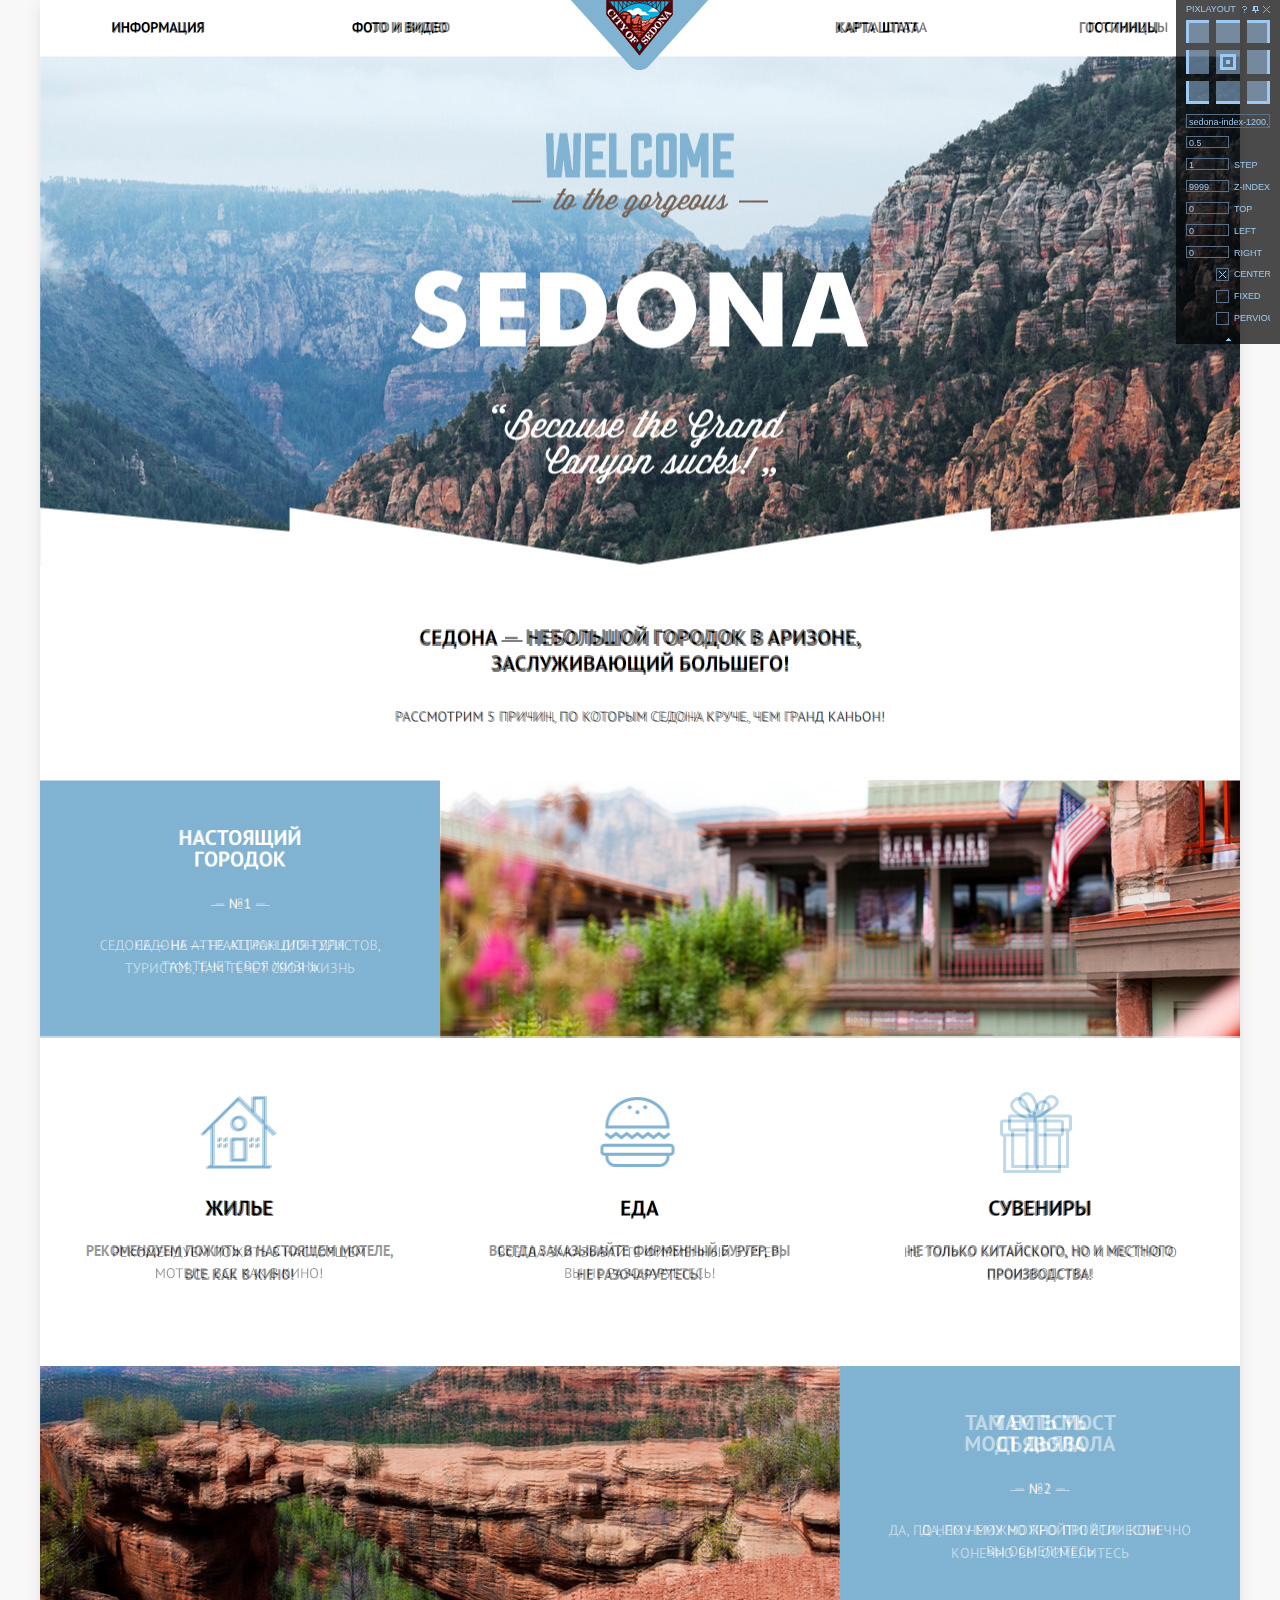
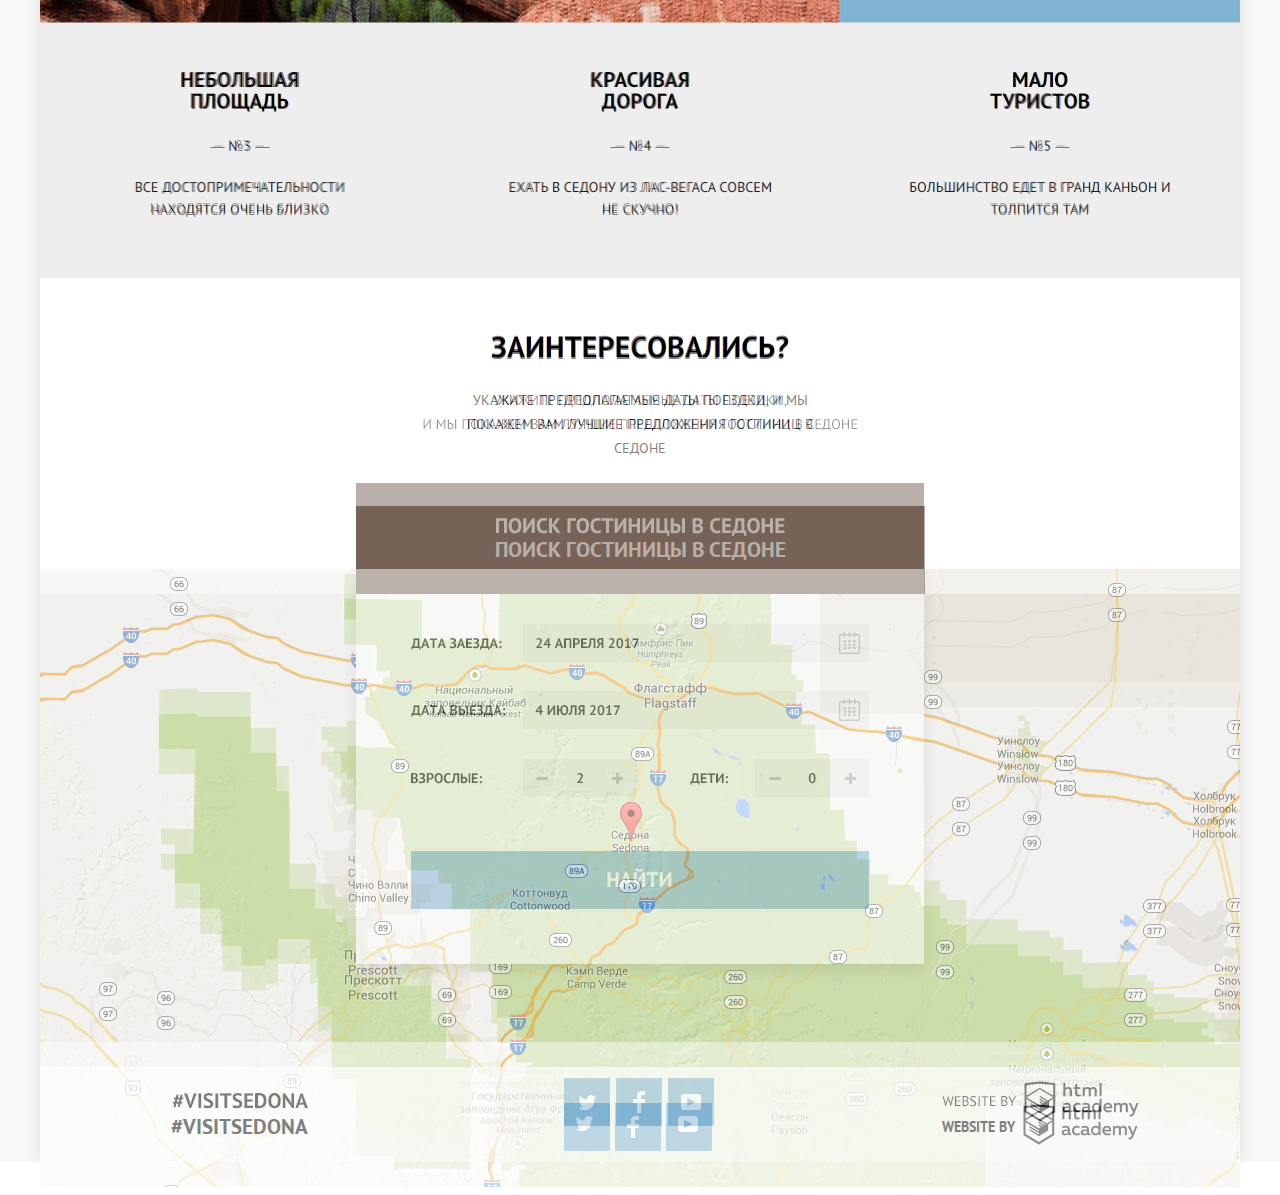
==== проект/index.html @ e49a7a33 "sedona-html with css without stylgute" ====
<!DOCTYPE html>
<html lang="ru">
<head>
  <title>Sedona</title>
  <meta charset="utf-8">
  <link rel="stylesheet" href="css/style.css">
  <link rel="stylesheet" href="css/normalaz.min.css">

<script type="text/javascript" src="js/jquery-1.8.3.min.js"></script>
<script type="text/javascript" src="js/jquery.pixlayout.0.9.7.js"></script>
<script type="text/javascript">
	$(function(){
		$.pixlayout({clip: true, src: "sedona-index-1200.jpg", show:true, center:true, top:0, left:0, pervious: false});
});
</script>

</head>

<body>
  <header class="header">
    <div class="wrapper">
    <nav class="site-navigation">
      <ul class="list-menu-left">
        <li class="item-menu-left"><a href="#" class="link-item-menu">Информация</a></li>
        <li class="item-menu-left"><a href="#" class="link-item-menu">Фото и видео</a></li>
      </ul>
        <a class="linck-logo" href="index.html">
          <img src="img/logo-min.png" alt="логотип" class="logo">
        </a>
     <ul class="list-menu-right">
        <li class="item-menu-right"><a href="#" class="link-item-menu">Карта штата</a></li>
        <li class="item-menu-right"><a href="hotels.html" class="link-item-menu">Гостиницы</a></li>
      </ul>
    </nav>
  </div>
  </header>
  <main>
    <div class="wrapper">
      <section class="logo-poster">
        <h1 class="visually-hidden">Sedona</h1>
        <p class="slogan">СЕДОНА — небольшой городок в АРИЗОНЕ, зАСЛУЖИвающий большего!</p>
        <span class="text">Рассмотрим 5 причин, по которым Седона круче, чем гранд каньон!</span>
      </section>
    </div>
    <div class="wrapper">
      <section class="features">
        <h2 class="visually-hidden">Особенности</h2>
        <ul class="list-features">
          <li class="item-feature house">
            <h3 class="name-feature">Жилье</h3>
            <p class="description-feature">Рекомендуем пожить в настоящем мотеле, все как в кино!</p>
          </li>
          <li class="item-feature food">
            <h3 class="name-feature">Еда</h3>
            <p class="description-feature">Всегда заказывайте ФИРМЕННЫЙ БУРГЕР, Вы НЕ разочаруетесь!</p>
          </li>
          <li class="item-feature present">
            <h3 class="name-feature">Сувениры</h3>
            <p class="description-feature">Не только китайского, но и местного производства!</p>
          </li>
        </ul>
      </section>
      <section class="advantages">
        <h2 class="visually-hidden">Приемущества</h2>
        <ul class="list-advantages">
          <li class="item-advantage">
            <div class="side-advantage">
            <h3 class="name-advantage">НАСТОЯЩИЙ ГОРОДОК</h3>
            <span class="namber-advantage">— №1 —</span>
            <p class="description-advantage">СЕДОНА — НЕ АТтРАКЦИОН ДЛЯ ТУРИСТОВ, ТАМ ТЕЧЕТ СВОЯ ЖИЗНЬ</p>
            </div>
            <div class="img-advantage-first"></div>

          </li>
          <li class="item-advantage">
            <div class="side-advantage">
            <h3 class="name-advantage">ТАМ ЕСТЬ Мост дьявола</h3>
            <span class="namber-advantage">— №2 —</span>
            <p class="description-advantage">Да, по нему можно пройти! Если конечно вы осмелитесь</p>
            </div>
            <div class="img-advantage-second"></div>
          </li>
          <li class="item-advantage">
            <h3 class="name-advantage">НЕБОЛЬШАЯ ПЛОЩАДЬ</h3>
            <span class="namber-advantage">— №3 —</span>
            <p class="description-advantage">ВСЕ достопримечательности находятся очень близко</p>
          </li>
          <li class="item-advantage">
            <h3 class="name-advantage">КРАСИВАЯ ДОРОГА</h3>
            <span class="namber-advantage">— №4 —</span>
            <p class="description-advantage">ЕХАТЬ В СЕДОНУ ИЗ ЛАС-ВЕГАСА совсем НЕ СКУЧНО!</p>
          </li>
          <li class="item-advantage">
            <h3 class="name-advantage">МАЛО ТУРИСТОВ</h3>
            <span class="namber-advantage">— №5 —</span>
            <p class="description-advantage">Большинство едет в гранд каньон и толпится там</p>
          </li>
        </ul>
      </section>
    </div>
    <div class="wrapper">
      <section class="search">
        <h2 class="visually-hidden">Поиск гостиницы</h2>
        <span class="question">ЗАИНТЕРЕСОВАЛИСЬ?</span>
        <p class="search-help">Укажите предполагаемые даты поездки, и мы покажем вам лучшие предложения гостиниц в седоне</p>
        <button class="search-btn">ПОИСК ГОСТИНИЦЫ В седоне</button>
      </section>
    </div>
    <div class="wrapper">
      <section class="map">
        <h2 class="visually-hidden">Карта</h2>
        <img src="img/map.png" alt="Карта Седоны" class="img-map">
      </section>
    </div>
  </main>
  <div class="wrapper">
  <footer class="footer">
      <p class="visit">
        <span>#visitSEDONA</span>
      </p>
      <ul class="list-social">
        <li class="item-social tweeter">
          <a href="#" class="visually-hidden">твитер</a>
        </li>
        <li class="item-social  fasbook">
          <a href="#" class="visually-hidden">фасбук</a>
        </li>
        <li class="item-social  yt">
          <a href="#" class="visually-hidden">youtub</a>
        </li>
      </ul>
      <div class="copyright">
        <span class="description-copyright">WEBSITE by</span>
        <a href="https://htmlacademy.ru/" class="linck-copyright">
         <img src="img/logo_html.png" alt="HTML-Academy" class="logo-academy">
        </a>
      </div>
  </footer>
</div>
  <section class="search-popup">
    <h2 class="visually-hidden">Поиск отеля</h2>
    <form action="#" class="search-form" method="get">
      <label for="arrival" class="arrival-date">Дата заезда:</label>
      <input type="text" id="arrival" name="arrival-date">
      <label for="departure" class="departure-date">Дата Выезда:</label>
      <input type="text" id="departure" name="departure-date">
      <label for="adult" class="visitor-numbers-adult">ВзрослыЕ:</label>
      <input type="number" id="adult" name="visitor-numbers-adult">
      <label for="child" class="visitor-numbers-child">ДетИ:</label>
      <input type="number" id="child" name="visitor-numbers-child">
      <button class="search-popup-btn">НАЙТИ</button>
    </form>
  </section>
</body>
</html>
---- проект/css/style.css ----
body{
  margin: 0;
  padding: 0;
  font-family:  "PTSans","Arial", sans-serif;
  font-weight: bold;
  font-size: 14px;
  line-height: 26px;
  text-decoration: none;
  color: #000;
  text-transform: uppercase;
}
@font-face {
  font-family: "PTSans";
  font-weight: normal;
  src: url("../fonts/web/ptsans.woff");
  src: url("../fonts/web/ptsans.woff2");
}
@font-face {
  font-family: "PTSans";
  font-weight: bold;
  src: url("../fonts/web/ptsansbold.woff");
  src: url("../fonts/web/ptsansbold.woff2");
}
.wrapper {
  width: 1200px;
  margin: 0 auto;
  position: relative;
}
.row {
  display: flex;
  justify-content: space-between;
  padding: 0 72px;
}
.visually-hidden {
  position: absolute;
  overflow: hidden;
  clip: rect(0 0 0 0);
  height: 1px;
  width: 1px;
  padding: 0;
  border: 0;
}
.site-navigation {
  display: flex;
  position: relative;
  z-index: 2;
  margin-bottom: -21px;
}
.header .list-menu-left,
.header .list-menu-right {
  display: flex;
  justify-content: space-around;
  flex-wrap: wrap;
  list-style: none;
  margin: 0;
  width: 44%;
  padding: 0;
  padding-top: 15px;
  padding-bottom: 15px;
  margin-right: 48px;
}
.header .list-menu-right {
  margin-right: 0;
  margin-left: 48px;
}
.header .item-menu-right,
.header .item-menu-left {
  padding-right: 5px;
}
.header .link-item-menu {
  text-decoration: none;
  color: #000;
}
.header .linck-logo {
  display: block;
  width: 12%;
  text-decoration: none;
}
.logo-poster {
  display: flex;
  flex-direction: column;
  align-items: center;
  background-image: url("../img/intro.jpg");
  background-repeat: no-repeat;
  overflow: hidden;
  background-position: 0 -56px;
  margin-bottom: 51px;
}
.logo-poster .slogan {
  margin: 0;
  margin-top: 569px;
  margin-bottom: 26px;
  padding: 0;
  font-size: 21px;
  font-family:  "PTSans","Arial", sans-serif;
  font-weight: bold;
  width: 450px;
  text-align: center;
}
.logo-poster .text {
  color: #333;
  font-size: 14px;
  font-family:  "PTSans","Arial", sans-serif;
  font-weight: normal;
}
.features {
  position: absolute;
  top: 256px;
}
.features .list-features {
  display: flex;
  list-style: none;
  margin: 0;
  padding: 0;
  width: 100%;
  background-color: #fff;
}
.features .item-feature {
  display: flex;
  flex-direction: column;
  align-items: center;
  width: calc(100%/3);
  padding-top: 159px;
  padding-bottom: 78px;
  padding-left: 45px;
  padding-right: 46px;
}
.features .item-feature::before {
  content: "";
  display: block;
  width: 79px;
  height: 77px;
  background-image: url("../img/icon-1.svg");
  background-repeat: no-repeat;
  position: absolute;
  top: 60px;
}
.features .food::before {
  background-image: url("../img/icon-3.svg");
  background-repeat: no-repeat;
}
.features .present::before {
  background-image: url("../img/icon-2.svg");
  background-repeat: no-repeat;
}
.features .name-feature {
  font-family:  "PTSans","Arial", sans-serif;
  font-weight: bold;
  font-size: 21px;
  margin: 0;
  margin-bottom: 17px;
  padding: 0;
}
.features .description-feature{
  color: #333;
  width: 309px;
  line-height: 24px;
  text-align: center;
  margin: 0;
  padding: 0;
}
.advantages .list-advantages {
  display: flex;
  flex-wrap: wrap;
  list-style: none;
  margin: 0;
  padding: 0;
}
.advantages .item-advantage {
  display: flex;
  position: relative;
  flex-direction: column;
  align-items: center;
  width: calc(100%/3);
  padding: 46px;
  padding-bottom: 57px;
  box-sizing: border-box;
  background-color: #eeeeee;
}
.advantages .name-advantage {
  margin: 0;
  padding: 0;
  margin-bottom: 20px;
  width: 151px;
  font-family:  "PTSans","Arial", sans-serif;
  font-weight: bold;
  font-size: 21px;
  line-height: 22px;
  text-align: center;
}
.advantages .namber-advantage {
  text-align: center;
  font-weight: normal;
  padding: 0;
  margin: 0;
}
.advantages .description-advantage {
  text-align: center;
  font-weight: normal;
  padding: 0;
  margin: 0;
  width: 282px;
  margin-top: 17px;
  line-height: 23px;
}
.img-advantage-first,
 .img-advantage-second {
  background-image: url("../img/Layer3.jpg");
  background-size: 100%;
  background-repeat: no-repeat;
  background-position: center;
  background-color: #81b3d2;
  width: calc(100%/3*2);
}
.img-advantage-first {
  background-image: url("../img/Layer2.jpg");
  background-position: center;
  background-repeat: no-repeat;
}
.advantages .item-advantage:first-child,
.advantages .item-advantage:nth-child(2) {
  flex-direction: row-reverse;
  align-items: stretch;
  width: 100%;
  background-color: #81b3d2;
  padding: 0;
}
.advantages .item-advantage:first-child {
  flex-direction: row;
  margin-bottom: 328px;
}
.advantages .side-advantage {
  margin-top: 46px;
  margin-bottom: 58px;
  width: calc(100%/3);
  color: #fff;
  padding: 0;
  display: flex;
  flex-direction: column;
  align-items: center;
}
.search {
  display: flex;
  flex-direction: column;
  align-items: center;
  padding-top: 51px;

}
.search .question {
  font-family:  "PTSans","Arial", sans-serif;
  font-weight: bold;
  font-size: 30px;
  line-height: 36px;
}
.search .search-help {
  font-family:  "PTSans","Arial", sans-serif;
  font-weight: normal;
  font-size: 14px;
  line-height: 24px;
  width: 399px;
  margin: 0;
  margin-top: 22px;
  margin-bottom: 46px;
  padding: 0;
  text-align: center;
}
.search .search-btn {
  border: 0;
  padding: 31px 139px;
  font-size: 21px;
  line-height: 26px;
  font-family:  "PTSans","Arial", sans-serif;
  font-weight: bold;
  color: #fff;
  background-color: #766357;
  text-transform: uppercase;
}
.map {
  position: relative;
  z-index: 2;
}
.footer {
  position: absolute;
  z-index: 3;
  left: 0;
  display: flex;
  align-items: center;
  background-color: rgba(255,255,255,0.7);
  height: 120px;
  top: -128px;
  width: 1200px;
}
.footer .visit {
  margin: 0;
  padding: 0;
  width: calc(100%/3);
  font-size: 21px;
  line-height: 26px;
  font-family:  "PTSans","Arial", sans-serif;
  font-weight: bold;
  padding-left: 131px;
  box-sizing: border-box;
}
.footer .list-social {
  display: flex;
  list-style: none;
  justify-content: center;
  width: calc(100%/3);
  box-sizing: border-box;
  margin: 0;
  padding: 0;
}
.footer .item-social {
  padding: 13px 12px;
  background-color: #81b3d2;
  margin-right: 5px;
}
.footer .item-social::before {
  content: "";
  display: block;
  width: 22px;
  height: 22px;
  background-image: url("../img/t.svg");
  background-repeat: no-repeat;
}
.footer .fasbook::before {
  background-image: url("../img/fb-icon.svg");
  background-repeat: no-repeat;
}
.footer .yt::before {
  background-image: url("../img/youtube.svg");
  background-repeat: no-repeat;
}
.footer .copyright {
  display: flex;
  align-items: center;
  justify-content: center;
  width: calc(100%/3);
  box-sizing: border-box;
}
.footer .linck-copyright {
  margin-left: 8px;
  margin-top: 3px;
}
.search-popup {
  display: none;
}
.filter {
  background-image: url("../img/filter background.png");
}
.filter .filter-form {
  padding-top: 27px;
}
.filter .infrastructure,
.filter .type-of-housing {
  margin: 0;
  display: flex;
  flex-direction: column;
  width: 488px;
  padding-left: 19px;
}
.filter .infrastructure{
  width: 241px;
  padding-left: 0;
}
.filter .infrastructure-name,
.filter .type-of-housing-name {
  color: #fff;
  text-transform: uppercase;
  font-size: 16px;
  line-height: 21px;
  font-weight: bold;
  font-family:  "PTSans","Arial", sans-serif;
  margin-bottom: 25px;
}
.infrastructure label,
.type-of-housing label {
  color: #fff;
  position: relative;
  text-transform: uppercase;
  vertical-align: middle;
  font-size: 14px;
  line-height: 21px;
  font-weight: normal;
  font-family:  "PTSans","Arial", sans-serif;
  margin-bottom: 21px;
}
.infrastructure input[type="checkbox"],
.type-of-housing input[type="checkbox"] {
  display: none;
}
.infrastructure input[type="checkbox"] + label::before,
.type-of-housing input[type="checkbox"] + label::before {
  content: "";
  display: inline-block;
  vertical-align: middle;
  width: 20px;
  height: 20px;
  border: 2px solid #fff;
  margin-right: 14px;
}
.infrastructure input[type="checkbox"]:checked + label::after,
.type-of-housing input[type="checkbox"]:checked + label::after {
  content: "";
  display: block;
  position: absolute;
  top: -1px;
  left: 3px;
  width: 15px;
  border-radius: 4px;
  height: 5px;
  border: 4px solid #fff;
  border-top-color: transparent;
  border-right-color: transparent;
  transform: rotate(-45deg);
}

.cost {
  width: 328px;
  padding-left: 14px;
  margin-top: -2px;
}
.cost .name-cost {
  color: #fff;
  text-transform: uppercase;
  font-size: 16px;
  line-height: 21px;
  font-weight: bold;
  font-family:  "PTSans","Arial", sans-serif;
}
.cost .border-container {
  padding-top: 4px;
  padding-bottom: 4px;
  border: 2px solid #fff;
  margin: 0;
  margin-top: 6px;
}
.cost label {
  display: inline-block;
  width: 151px;
  text-align: center;
  color: #fff;
  text-transform: uppercase;
  font-size: 14px;
  line-height: 21px;
  font-weight: normal;
  font-family:  "PTSans","Arial", sans-serif;
}
.cost .cost-min {
  border-right: 2px solid #fff;
  width: 156px;
}
.cost input[type="number"]{
  display: none;
}
.cost .img-slider {
  margin: 0;
  padding: 0;
  position: relative;
  margin-top: 20px;
  margin-bottom: 40px;
}
.cost .track {
  position: absolute;
  display: block;
  width: 310px;
  height: 2px;
  background-color: rgba(255,255,255,0.5);
}
.cost .track-active {
  position: absolute;
  display: block;
  width: 255px;
  height: 2px;
  background-color: #FFF;
}
.cost .img-thumb {
  position: absolute;
  top: -11px;
  display: block;
  width: 21px;
  height: 21px;
  border: 9px solid #fff;
  box-sizing: border-box;
  border-radius: 50%;
  background-color: rgba(255,255,255,0.5);
}
.cost .right {
  position: absolute;
  top: -11px;
  left: 250px;
}
.cost .filter-btn {
  background-color: transparent;
  border: 2px solid #fff;
  color: #fff;
  text-transform: uppercase;
  font-size: 14px;
  line-height: 21px;
  font-weight: normal;
  font-family:  "PTSans","Arial", sans-serif;
  padding: 6px 33px;
  margin-left: 84px;
  margin-top: 12px;
  margin-bottom: 31px;
}
.sorting {
  padding-top: 30px;
  padding-bottom: 30px;
}
.sorting .number-of-found {
  margin-right: 43px;
  text-transform: uppercase;
  font-size: 21px;
  line-height: 26px;
  font-weight: bold;
  font-family:  "PTSans","Arial", sans-serif;
  color: #000;
}
.sorting .name-sorting {
  text-transform: uppercase;
  font-size: 12px;
  line-height: 18px;
  font-weight: normal;
  font-family:  "PTSans","Arial", sans-serif;
  color: #000;
}
.sorting [class^="sorting-link"] {
  margin-left: 30px;
  text-transform: uppercase;
  font-size: 12px;
  line-height: 18px;
  font-weight: normal;
  font-family:  "PTSans","Arial", sans-serif;
  color: rgba(0,0,0,0.3);
  text-decoration-color: #81b3d2;
  text-decoration-style: dashed;
}
.sorting [class^="sorting-link"].active {
  text-decoration: none;
  color: #81b3d2;
}
.sorting [class^="blog"] {
  box-sizing: border-box;
  margin: 0;
  padding: 0;
}
.blog-name-sorting {
  width: 241px;
}
.sorting .blog-link-sorting {
  width: 576px;
  display: block;
  padding-left: 7px;
  padding-top: 3px;
}
.blog-point-sorting {
  width: 241px;
  display: flex;
  justify-content: flex-end;
  align-items: center;
}
.sorting .point-increase,
.sorting .point-decrease {
  text-decoration: none;
  width: 20px;
}
.sorting .point-increase::before {
  display: block;
  content: "";
  width: 0px;
  border: 12px solid #cacaca;
  border-left-width: 6px;
  border-right-width: 6px;
  border-left-color: transparent;
  border-right-color: transparent;
  height: 0px;
  border-top: 0;
}
.sorting .point-decrease::before {
  display: block;
  content: "";
  width: 0px;
  border: 12px solid #81b3d2;
  border-left-width: 6px;
  border-right-width: 6px;
  border-left-color: transparent;
  border-right-color: transparent;
  height: 0px;
  border-bottom: 0;
}
.hotels .list-hotels {
  list-style: none;
  margin: 0;
  padding: 0;
}
.hotels .item-hotel {
  border-top: 1px solid #e5e5e5;
  margin: 0;
  padding: 0;
  padding-top: 25px;
  padding-bottom: 31px;
}
.hotels .img-hotel {
  width: 135px;
  margin-top: 3px;
  margin-right: 30px;
}
.hotels .description-hotel {
  display: flex;
  flex-direction: column;
  justify-content: flex-start;
  margin-right: auto;
  width: 360px;
  box-sizing: border-box;
  text-transform: uppercase;
  font-size: 14px;
  line-height: 21px;
  font-weight: normal;
  font-family:  "PTSans","Arial", sans-serif;
  color: #000;
}
.hotels .rating-hotel {
  width: 241px;
}
.hotels .name-hotel {
  margin: 0;
  padding: 0;
  margin-bottom: 7px;
  text-transform: uppercase;
  font-size: 21px;
  line-height: 26px;
  font-weight: bold;
  font-family:  "PTSans","Arial", sans-serif;
  color: #000;
}
.hotels .characteristic-hotel {
  margin: 0;
  margin-bottom: 16px;
  padding: 0;
}
.hotels .type-hotel {
  display: inline-block;
  width: 111px;
  vertical-align: middle;
}
.hotels .btn-hotel {
  margin: 0;
  padding: 0;
}
.hotels .detail-hotel,
.hotels .book-hotel {
  text-decoration: none;
  text-transform: uppercase;
  font-size: 14px;
  line-height: 21px;
  font-weight: bold;
  font-family:  "PTSans","Arial", sans-serif;
  color: #fff;
  padding: 5px 16px;
  background-color: #81b3d2;
}
.hotels .book-hotel {
  background-color: #766357;
  margin-left: 3px;
}
.hotels .points {
  margin: 0;
  margin-bottom: 40px;
  padding: 0;
  text-align: end;
}
.hotels .points-rating {
  display: inline-block;
  vertical-align: middle;
  background-image: url("../img/star .svg");
  background-repeat: no-repeat;
  width: 20px;
  height: 20px;
}
.hotels .text-rating {
  display: block;
  padding-left: 13px;
  margin-left: 133px;
  background-color: #f2f2f2;
  color: #666666;
  font-weight: normal;
}
.footer-fix {
  position: static;
  border-top:  1px solid #e5e5e5;
}
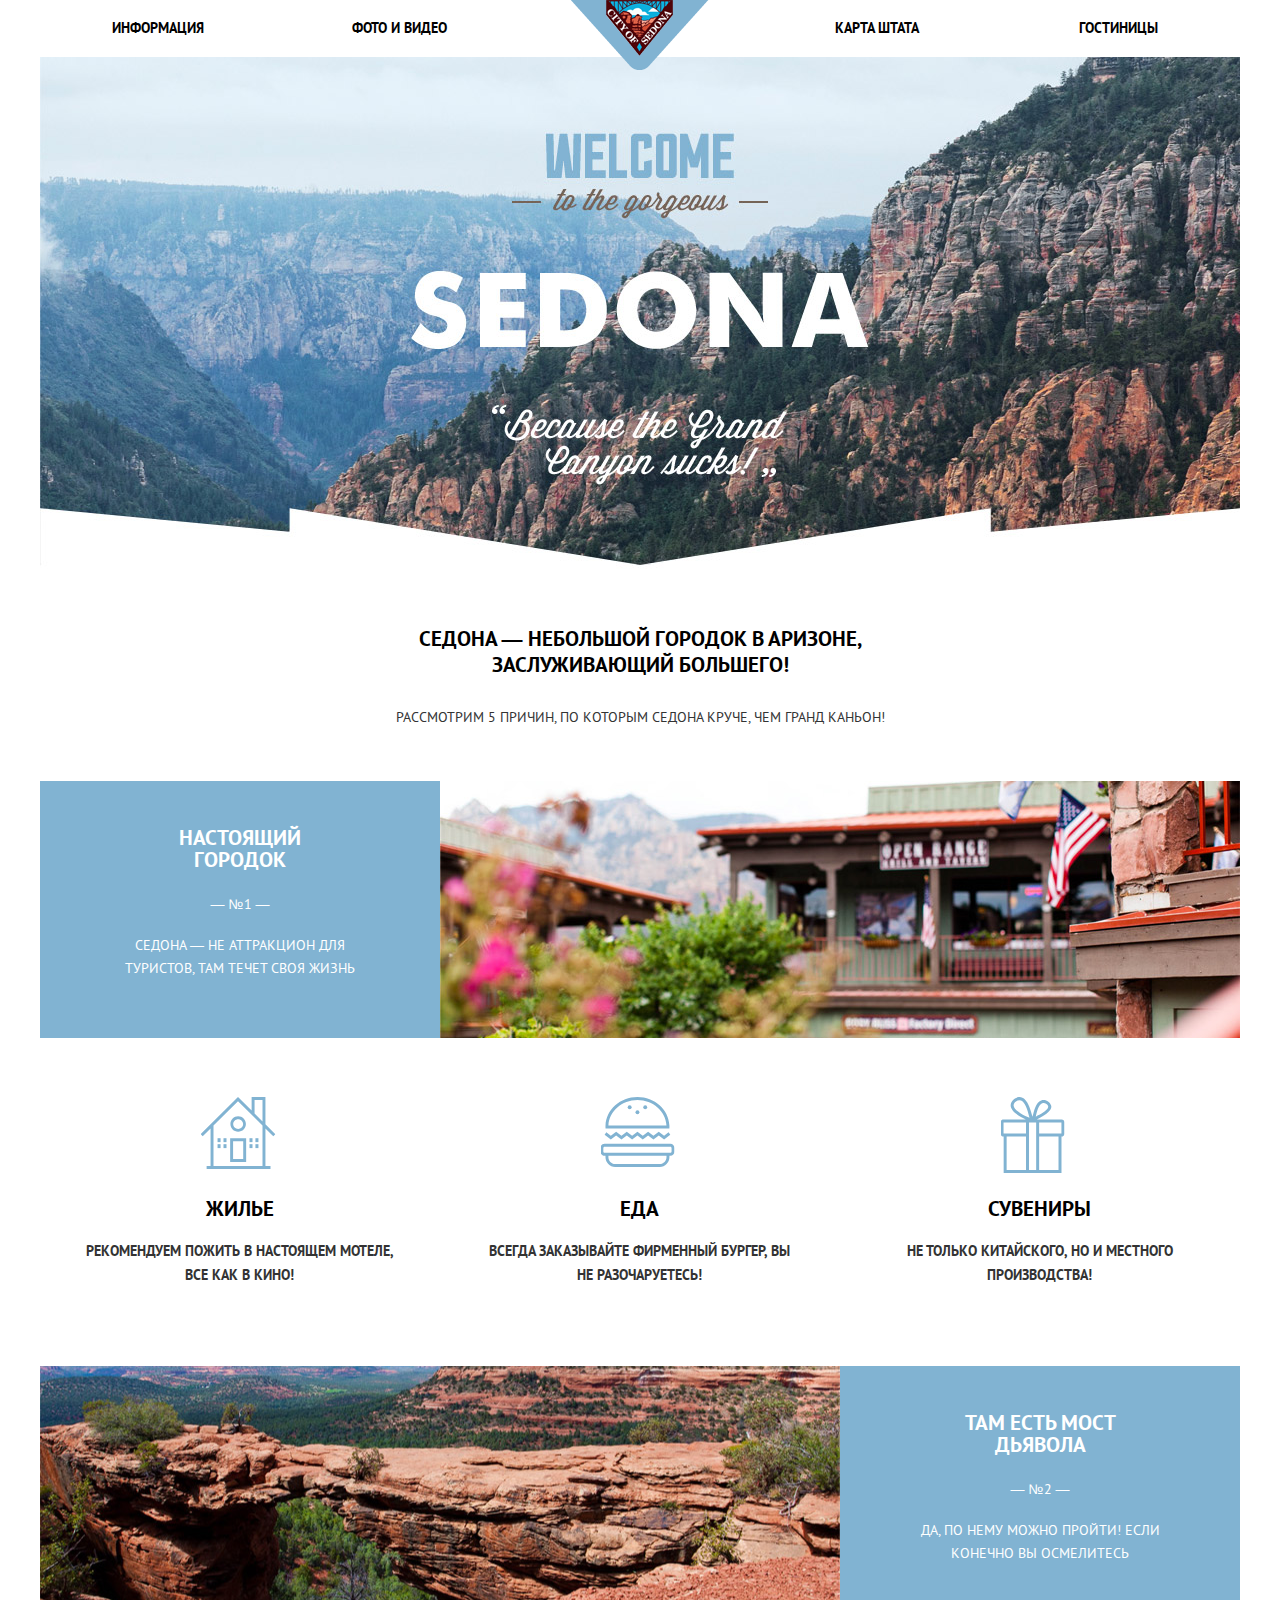
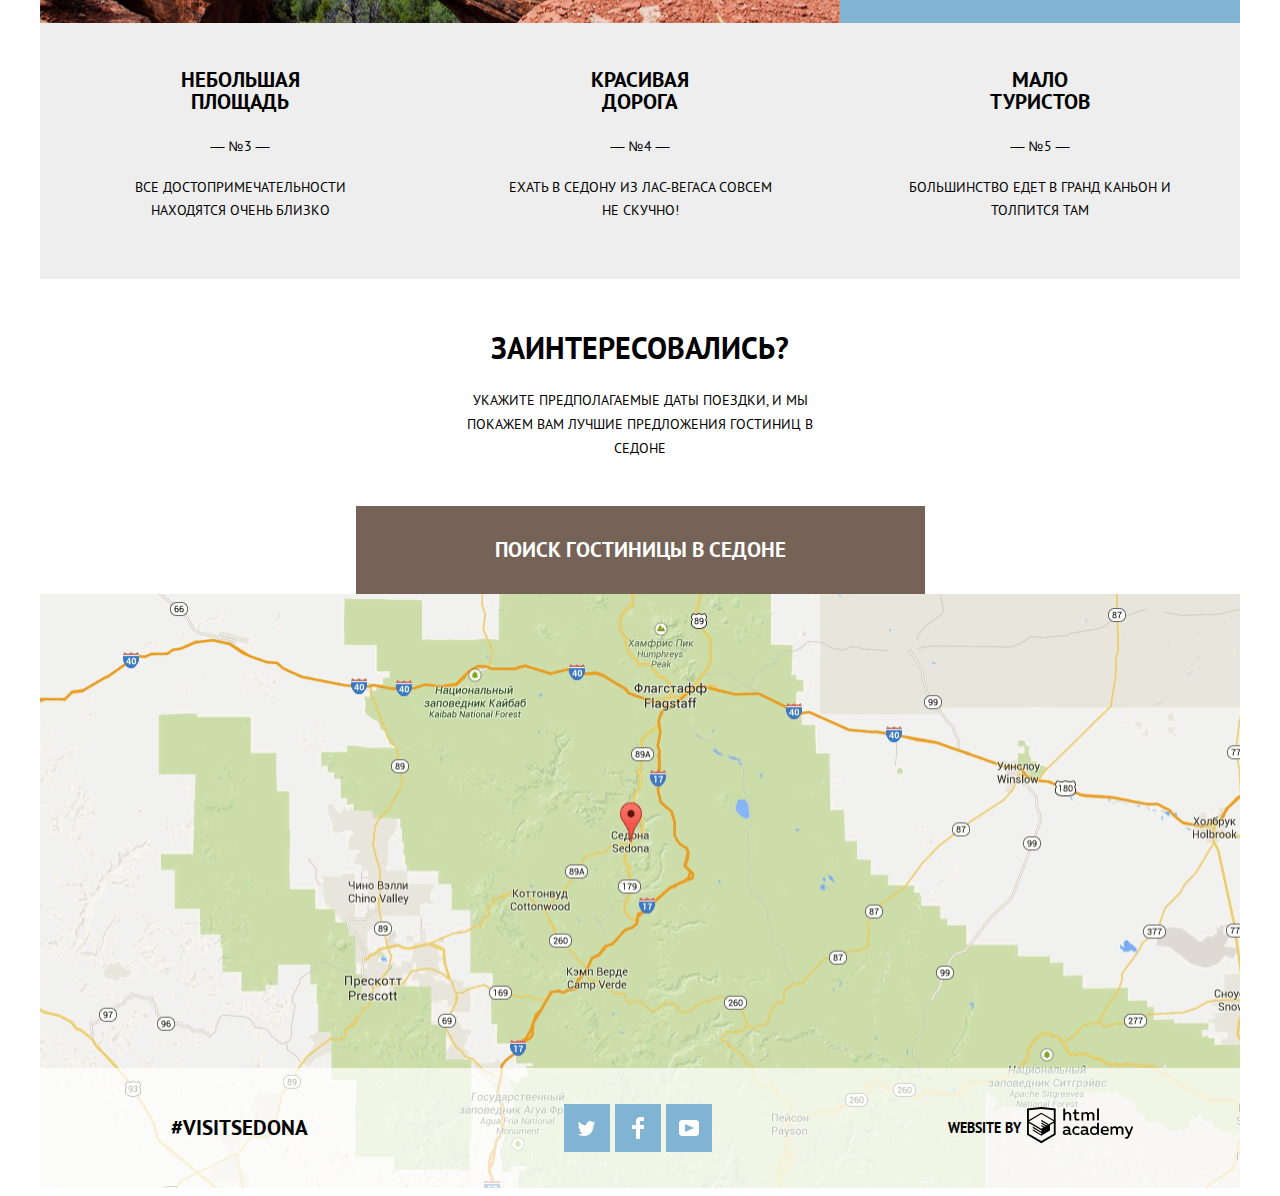
==== commit 06eceda1: "без JS" ====
--- a/проект/index.html
+++ b/проект/index.html
@@ -3,17 +3,8 @@
 <head>
   <title>Sedona</title>
   <meta charset="utf-8">
-  <link rel="stylesheet" href="css/style.css">
+  <link rel="stylesheet" href="css/style-pref.css">
   <link rel="stylesheet" href="css/normalaz.min.css">
-
-<script type="text/javascript" src="js/jquery-1.8.3.min.js"></script>
-<script type="text/javascript" src="js/jquery.pixlayout.0.9.7.js"></script>
-<script type="text/javascript">
-	$(function(){
-		$.pixlayout({clip: true, src: "sedona-index-1200.jpg", show:true, center:true, top:0, left:0, pervious: false});
-});
-</script>
-
 </head>
 
 <body>
@@ -25,7 +16,7 @@
         <li class="item-menu-left"><a href="#" class="link-item-menu">Фото и видео</a></li>
       </ul>
         <a class="linck-logo" href="index.html">
-          <img src="img/logo-min.png" alt="логотип" class="logo">
+          <img src="img/logo-min.png" alt="логотип" class="logo" width="138" height="70">
         </a>
      <ul class="list-menu-right">
         <li class="item-menu-right"><a href="#" class="link-item-menu">Карта штата</a></li>
@@ -104,12 +95,82 @@
         <span class="question">ЗАИНТЕРЕСОВАЛИСЬ?</span>
         <p class="search-help">Укажите предполагаемые даты поездки, и мы покажем вам лучшие предложения гостиниц в седоне</p>
         <button class="search-btn">ПОИСК ГОСТИНИЦЫ В седоне</button>
+        <section class="search-popup">
+          <h2 class="visually-hidden">Поиск отеля</h2>
+          <form action="#" class="search-form" method="get">
+            <p class="arrival">
+            <label for="arrival" class="arrival-date">Дата заезда:</label>
+            <input type="text" id="arrival" name="arrival-date" placeholder="24 апреля 2017">
+            <svg version="1.1" id="Layer_1" xmlns="http://www.w3.org/2000/svg" xmlns:xlink="http://www.w3.org/1999/xlink" x="0px" y="0px"
+               width="21px" height="22px" viewBox="0 0 21 22" enable-background="new 0 0 21 22" xml:space="preserve">
+            <g>
+              <path d="M19.251,2.025h-2.845V0.648c0-0.381-0.294-0.689-0.656-0.689c-0.363,0-0.656,0.308-0.656,0.689v1.377h-3.938V0.648
+                c0-0.381-0.294-0.689-0.655-0.689c-0.363,0-0.657,0.308-0.657,0.689v1.377H5.906V0.648c0-0.381-0.294-0.689-0.656-0.689
+                c-0.363,0-0.657,0.308-0.657,0.689v1.377H1.75C0.784,2.025,0,2.847,0,3.862v16.302C0,21.179,0.784,22,1.75,22h17.501
+                C20.217,22,21,21.179,21,20.164V3.862C21,2.847,20.217,2.025,19.251,2.025z M19.688,20.164c0,0.253-0.195,0.459-0.437,0.459H1.75
+                c-0.241,0-0.438-0.206-0.438-0.459V3.862c0-0.253,0.196-0.459,0.438-0.459h2.844v1.378c0,0.381,0.294,0.689,0.657,0.689
+                c0.362,0,0.656-0.308,0.656-0.689V3.403h3.938v1.378c0,0.381,0.294,0.689,0.657,0.689c0.361,0,0.655-0.308,0.655-0.689V3.403h3.938
+                v1.378c0,0.381,0.293,0.689,0.656,0.689c0.362,0,0.656-0.308,0.656-0.689V3.403h2.845c0.241,0,0.437,0.206,0.437,0.459V20.164z"/>
+              <rect x="4.594" y="8.225" width="2.625" height="2.066"/>
+              <rect x="4.594" y="11.668" width="2.625" height="2.067"/>
+              <rect x="4.594" y="15.112" width="2.625" height="2.066"/>
+              <rect x="9.188" y="15.112" width="2.625" height="2.066"/>
+              <rect x="9.188" y="11.668" width="2.625" height="2.067"/>
+              <rect x="9.188" y="8.225" width="2.625" height="2.066"/>
+              <rect x="13.781" y="15.112" width="2.625" height="2.066"/>
+              <rect x="13.781" y="11.668" width="2.625" height="2.067"/>
+              <rect x="13.781" y="8.225" width="2.625" height="2.066"/>
+            </g>
+            </svg>
+            </p>
+            <p class="departure">
+            <label for="departure" class="departure-date">Дата Выезда:</label>
+            <input type="text" id="departure" name="departure-date" placeholder="4 июля 2017">
+            <svg version="1.1" xmlns="http://www.w3.org/2000/svg" xmlns:xlink="http://www.w3.org/1999/xlink" x="0px" y="0px"
+               width="21px" height="22px" viewBox="0 0 21 22" enable-background="new 0 0 21 22" xml:space="preserve">
+            <g>
+              <path d="M19.251,2.025h-2.845V0.648c0-0.381-0.294-0.689-0.656-0.689c-0.363,0-0.656,0.308-0.656,0.689v1.377h-3.938V0.648
+                c0-0.381-0.294-0.689-0.655-0.689c-0.363,0-0.657,0.308-0.657,0.689v1.377H5.906V0.648c0-0.381-0.294-0.689-0.656-0.689
+                c-0.363,0-0.657,0.308-0.657,0.689v1.377H1.75C0.784,2.025,0,2.847,0,3.862v16.302C0,21.179,0.784,22,1.75,22h17.501
+                C20.217,22,21,21.179,21,20.164V3.862C21,2.847,20.217,2.025,19.251,2.025z M19.688,20.164c0,0.253-0.195,0.459-0.437,0.459H1.75
+                c-0.241,0-0.438-0.206-0.438-0.459V3.862c0-0.253,0.196-0.459,0.438-0.459h2.844v1.378c0,0.381,0.294,0.689,0.657,0.689
+                c0.362,0,0.656-0.308,0.656-0.689V3.403h3.938v1.378c0,0.381,0.294,0.689,0.657,0.689c0.361,0,0.655-0.308,0.655-0.689V3.403h3.938
+                v1.378c0,0.381,0.293,0.689,0.656,0.689c0.362,0,0.656-0.308,0.656-0.689V3.403h2.845c0.241,0,0.437,0.206,0.437,0.459V20.164z"/>
+              <rect x="4.594" y="8.225" width="2.625" height="2.066"/>
+              <rect x="4.594" y="11.668" width="2.625" height="2.067"/>
+              <rect x="4.594" y="15.112" width="2.625" height="2.066"/>
+              <rect x="9.188" y="15.112" width="2.625" height="2.066"/>
+              <rect x="9.188" y="11.668" width="2.625" height="2.067"/>
+              <rect x="9.188" y="8.225" width="2.625" height="2.066"/>
+              <rect x="13.781" y="15.112" width="2.625" height="2.066"/>
+              <rect x="13.781" y="11.668" width="2.625" height="2.067"/>
+              <rect x="13.781" y="8.225" width="2.625" height="2.066"/>
+            </g>
+            </svg>
+            </p>
+            <p class="adult">
+            <label for="adult" class="visitor-numbers-adult">ВзрослыЕ:</label>
+            <span class="minus"></span>
+            <input type="number" id="adult" name="visitor-numbers-adult" placeholder="2">
+            <span class="plus-vertical"></span>
+            <span class="plus-horizontal"></span>
+            </p>
+            <p class="child">
+            <label for="child" class="visitor-numbers-child">ДетИ:</label>
+            <span class="minus"></span>
+            <input type="number" id="child" name="visitor-numbers-child" placeholder="0">
+            <span class="plus-vertical"></span>
+            <span class="plus-horizontal"></span>
+            </p>
+            <button class="search-popup-btn">НАЙТИ</button>
+          </form>
+        </section>
       </section>
     </div>
     <div class="wrapper">
       <section class="map">
         <h2 class="visually-hidden">Карта</h2>
-        <img src="img/map.png" alt="Карта Седоны" class="img-map">
+        <img src="img/map.png" alt="Карта Седоны" class="img-map" height="594" width="1200">
       </section>
     </div>
   </main>
@@ -132,24 +193,22 @@
       <div class="copyright">
         <span class="description-copyright">WEBSITE by</span>
         <a href="https://htmlacademy.ru/" class="linck-copyright">
-         <img src="img/logo_html.png" alt="HTML-Academy" class="logo-academy">
+          <svg data-name="Layer1" viewBox="0 0 113 39">
+          <path d="M401.93,351.51a2.07,2.07,0,0,0,.58-0.11v1.4a3.41,3.41,0,0,1-1.24.22,1.75,1.75,0,0,1-1.75-1,5.08,5.08,0,0,1-3.3,1.13c-1.59,0-3.06-.87-3.06-2.68,0-2.24,2.08-2.93,3.9-2.93a11.63,11.63,0,0,1,2.28.26v-0.31c0-1.09-.8-1.86-2.3-1.86a7.79,7.79,0,0,0-3.15.67v-1.79a10.72,10.72,0,0,1,3.35-.58c2.48,0,4,1.18,4,3.83v3.14A0.57,0.57,0,0,0,401.93,351.51Zm-6.76-1.19a1.42,1.42,0,0,0,1.64,1.29,3.56,3.56,0,0,0,2.53-1V349.1a10.21,10.21,0,0,0-1.9-.22C396.34,348.89,395.17,349.23,395.17,350.33Z" transform="translate(-355.09 -323.29)" fill="#fff"/>
+          <path d="M408.15,343.91a5.29,5.29,0,0,1,2.7.67v1.79a4.28,4.28,0,0,0-2.42-.73,2.89,2.89,0,1,0,0,5.76,5.26,5.26,0,0,0,2.55-.67v1.8a6.58,6.58,0,0,1-2.9.6,4.42,4.42,0,0,1-4.72-4.54A4.54,4.54,0,0,1,408.15,343.91Z" transform="translate(-355.09 -323.29)" fill="#fff"/>
+          <path d="M420.93,351.51a2.07,2.07,0,0,0,.58-0.11v1.4a3.41,3.41,0,0,1-1.24.22,1.75,1.75,0,0,1-1.75-1,5.08,5.08,0,0,1-3.3,1.13c-1.59,0-3.06-.87-3.06-2.68,0-2.24,2.08-2.93,3.9-2.93a11.63,11.63,0,0,1,2.28.26v-0.31c0-1.09-.8-1.86-2.3-1.86a7.79,7.79,0,0,0-3.15.67v-1.79a10.72,10.72,0,0,1,3.35-.58c2.48,0,4,1.18,4,3.83v3.14A0.57,0.57,0,0,0,420.93,351.51Zm-6.76-1.19a1.42,1.42,0,0,0,1.64,1.29,3.56,3.56,0,0,0,2.53-1V349.1a10.21,10.21,0,0,0-1.9-.22C415.33,348.89,414.17,349.23,414.17,350.33Z" transform="translate(-355.09 -323.29)" fill="#fff"/>
+          <path d="M431.76,340.14V352.9H430v-1.39a4.07,4.07,0,0,1-3.35,1.62,4.62,4.62,0,0,1,0-9.22,4,4,0,0,1,3.15,1.37v-5.14h2ZM427,345.62a2.9,2.9,0,0,0,0,5.8,3,3,0,0,0,2.79-1.84v-2.13A3.06,3.06,0,0,0,427,345.62Z" transform="translate(-355.09 -323.29)" fill="#fff"/>
+          <path d="M438.08,343.91c3.48,0,4.68,2.81,4.12,5.34h-6.58c0.22,1.57,1.75,2.22,3.35,2.22a6.41,6.41,0,0,0,2.77-.62v1.68a7.5,7.5,0,0,1-3.14.6c-2.68,0-5-1.53-5-4.61A4.39,4.39,0,0,1,438.08,343.91Zm0.09,1.62a2.39,2.39,0,0,0-2.57,2.26h4.85A2.06,2.06,0,0,0,438.17,345.53Z" transform="translate(-355.09 -323.29)" fill="#fff"/>
+          <path d="M444.19,352.9v-8.75h1.73v1.09a4,4,0,0,1,2.92-1.33,3,3,0,0,1,2.73,1.4,4.33,4.33,0,0,1,3.06-1.4,3.21,3.21,0,0,1,3.32,3.52v5.47h-2v-5.41a1.67,1.67,0,0,0-1.73-1.84,2.94,2.94,0,0,0-2.17,1.18c0,0.2,0,.4,0,0.6v5.47h-2v-5.41a1.67,1.67,0,0,0-1.73-1.84,3.11,3.11,0,0,0-2.32,1.35v5.91h-2Z" transform="translate(-355.09 -323.29)" fill="#fff"/>
+          <path d="M466.56,344.15h2l-4.1,9.93c-0.95,2.28-2.19,3-3.52,3a5,5,0,0,1-1.15-.15v-1.66a3,3,0,0,0,.89.13c0.95,0,1.66-.67,2.17-2l0.18-.44-4.16-8.82H461l3,6.6Z" transform="translate(-355.09 -323.29)" fill="#fff"/>
+          <path d="M395.75,324.82v5a4,4,0,0,1,2.83-1.2,3.41,3.41,0,0,1,3.61,3.57v5.41h-2v-5.16a1.9,1.9,0,0,0-2-2.1,3.08,3.08,0,0,0-2.44,1.46v5.8h-2V324.82h2Z" transform="translate(-355.09 -323.29)" fill="#fff"/>
+          <path d="M407.52,325.71v3.12h3.17v1.71h-3.17v4c0,1.15.53,1.53,1.66,1.53a4.71,4.71,0,0,0,1.77-.35v1.68a7.14,7.14,0,0,1-2.35.38,2.68,2.68,0,0,1-3-2.88v-4.38H404v-1.71h1.57v-2.64Z" transform="translate(-355.09 -323.29)" fill="#fff"/>
+          <path d="M413.19,337.58v-8.75h1.73v1.09a4,4,0,0,1,2.92-1.33,3,3,0,0,1,2.73,1.4,4.33,4.33,0,0,1,3.06-1.4,3.21,3.21,0,0,1,3.32,3.52v5.47h-2v-5.41a1.67,1.67,0,0,0-1.73-1.84,2.94,2.94,0,0,0-2.17,1.18c0,0.2,0,.4,0,0.6v5.47h-2v-5.41a1.67,1.67,0,0,0-1.73-1.84,3.11,3.11,0,0,0-2.32,1.35v5.91h-2Z" transform="translate(-355.09 -323.29)" fill="#fff"/>
+          <rect x="74.72" y="1.52" width="1.95" height="12.76" fill="#fff"/>
+          <path d="M370.53,323.31l-0.16,0-15.28,1.6v28L370.37,362l15.28-9.09v-28Zm13.12,28.45-13.28,7.9-13.28-7.9V340.28l13.22,7.87,0,1.43-9.07-5.4v1.38l9.11,5.47,0,1.46-9.1-5.42v1.38l9.11,5.47h0l9.19-5.5v-1.39h0v-4.52l4.1-2.45v11.67Zm0-13.16L380,340.74h0l-1.68,1-8-4.76v1.38l6.84,4.07-0.06,0-0.15.09-1,.57-5.64-3.36v1.38l4.45,2.65-1.05.7,0,0-3.36-2v1.38l2.21,1.3-2.25,1.35-13.16-7.82,13.17-7.92h0Zm0-1.39-13.35-7.87h0l-13.2,7.86v-10.5l13.28-1.39,13.28,1.39v10.51Z" transform="translate(-355.09 -323.29)" fill="#fff"/></svg>
         </a>
       </div>
   </footer>
 </div>
-  <section class="search-popup">
-    <h2 class="visually-hidden">Поиск отеля</h2>
-    <form action="#" class="search-form" method="get">
-      <label for="arrival" class="arrival-date">Дата заезда:</label>
-      <input type="text" id="arrival" name="arrival-date">
-      <label for="departure" class="departure-date">Дата Выезда:</label>
-      <input type="text" id="departure" name="departure-date">
-      <label for="adult" class="visitor-numbers-adult">ВзрослыЕ:</label>
-      <input type="number" id="adult" name="visitor-numbers-adult">
-      <label for="child" class="visitor-numbers-child">ДетИ:</label>
-      <input type="number" id="child" name="visitor-numbers-child">
-      <button class="search-popup-btn">НАЙТИ</button>
-    </form>
-  </section>
 </body>
 </html>
--- a/проект/css/style-pref.css
+++ b/проект/css/style-pref.css
@@ -0,0 +1,1161 @@
+body{
+  margin: 0;
+  padding: 0;
+
+  font-family:  "PTSans","Arial", sans-serif;
+  font-weight: bold;
+  font-size: 14px;
+  line-height: 26px;
+  text-decoration: none;
+  color: #000;
+  text-transform: uppercase;
+}
+@font-face {
+  font-family: "PTSans";
+  font-weight: normal;
+  src: url("../fonts/web/ptsans.woff");
+  src: url("../fonts/web/ptsans.woff2");
+}
+@font-face {
+  font-family: "PTSans";
+  font-weight: bold;
+  src: url("../fonts/web/ptsansbold.woff");
+  src: url("../fonts/web/ptsansbold.woff2");
+}
+.wrapper {
+  width: 1200px;
+  margin: 0 auto;
+  position: relative;
+}
+.row {
+  display: -webkit-box;
+  display: -ms-flexbox;
+  display: flex;
+  -webkit-box-pack: justify;
+      -ms-flex-pack: justify;
+          justify-content: space-between;
+  padding: 0 72px;
+}
+.visually-hidden {
+  position: absolute;
+  overflow: hidden;
+  clip: rect(0 0 0 0);
+  height: 1px;
+  width: 1px;
+  padding: 0;
+  border: 0;
+}
+.site-navigation {
+  display: -webkit-box;
+  display: -ms-flexbox;
+  display: flex;
+  position: relative;
+  z-index: 2;
+  margin-bottom: -21px;
+}
+.header .list-menu-left,
+.header .list-menu-right {
+  display: -webkit-box;
+  display: -ms-flexbox;
+  display: flex;
+  -ms-flex-pack: distribute;
+      justify-content: space-around;
+  -ms-flex-wrap: wrap;
+      flex-wrap: wrap;
+  list-style: none;
+  margin: 0;
+  margin-right: 48px;
+  width: 44%;
+  padding: 0;
+  padding-top: 15px;
+  padding-bottom: 15px;
+}
+.header .list-menu-right {
+  margin-right: 0;
+  margin-left: 48px;
+}
+.header .item-menu-right,
+.header .item-menu-left {
+  padding-right: 5px;
+}
+.header .link-item-menu {
+  text-decoration: none;
+  color: #000;
+}
+.header .link-item-menu-current {
+  text-decoration: none;
+  color: #766357;
+}
+.header .link-item-menu:hover,
+.header .link-item-menu:focus {
+  color: #81b3d2;
+  outline: none;
+}
+.header .link-item-menu:active {
+  color: rgba(0,0,0,0.3);
+  outline: none;
+}
+.header .linck-logo {
+  display: block;
+  width: 12%;
+  text-decoration: none;
+}
+.logo-poster {
+  display: -webkit-box;
+  display: -ms-flexbox;
+  display: flex;
+  -webkit-box-orient: vertical;
+  -webkit-box-direction: normal;
+      -ms-flex-direction: column;
+          flex-direction: column;
+  -webkit-box-align: center;
+      -ms-flex-align: center;
+          align-items: center;
+  margin-bottom: 51px;
+
+  background-color: #6d99c0;
+  background-image: url("../img/intro.jpg");
+  background-repeat: no-repeat;
+  overflow: hidden;
+  background-position: 0 -56px;
+}
+.logo-poster .slogan {
+  margin: 0;
+  margin-top: 569px;
+  margin-bottom: 26px;
+  padding: 0;
+  width: 450px;
+
+  font-size: 21px;
+  font-family:  "PTSans","Arial", sans-serif;
+  font-weight: bold;
+  text-align: center;
+}
+.logo-poster .text {
+  color: #333;
+  font-size: 14px;
+  font-family:  "PTSans","Arial", sans-serif;
+  font-weight: normal;
+}
+.features {
+  position: absolute;
+  top: 256px;
+}
+.features .list-features {
+  display: -webkit-box;
+  display: -ms-flexbox;
+  display: flex;
+  list-style: none;
+  margin: 0;
+  padding: 0;
+  width: 100%;
+
+  background-color: #fff;
+}
+.features .item-feature {
+  position: relative;
+  display: -webkit-box;
+  display: -ms-flexbox;
+  display: flex;
+  -webkit-box-orient: vertical;
+  -webkit-box-direction: normal;
+      -ms-flex-direction: column;
+          flex-direction: column;
+  -webkit-box-align: center;
+      -ms-flex-align: center;
+          align-items: center;
+  width: calc(100%/3);
+  padding-top: 159px;
+  padding-bottom: 78px;
+  padding-left: 45px;
+  padding-right: 46px;
+}
+.features .item-feature::before {
+  content: "";
+  display: block;
+  position: absolute;
+  top: 60px;
+  left: 50%;
+  transform: translateX(-50%);
+  width: 79px;
+  height: 77px;
+
+  background-image: url("../img/icon-1.svg");
+  background-repeat: no-repeat;
+}
+.features .food::before {
+  background-image: url("../img/icon-3.svg");
+  background-repeat: no-repeat;
+}
+.features .present::before {
+  background-image: url("../img/icon-2.svg");
+  background-repeat: no-repeat;
+}
+.features .name-feature {
+  margin: 0;
+  margin-bottom: 17px;
+  padding: 0;
+
+  font-family:  "PTSans","Arial", sans-serif;
+  font-weight: bold;
+  font-size: 21px;
+}
+.features .description-feature{
+  margin: 0;
+  padding: 0;
+
+  color: #333;
+  width: 309px;
+  line-height: 24px;
+  text-align: center;
+}
+.advantages .list-advantages {
+  display: -webkit-box;
+  display: -ms-flexbox;
+  display: flex;
+  -ms-flex-wrap: wrap;
+      flex-wrap: wrap;
+  list-style: none;
+  margin: 0;
+  padding: 0;
+}
+.advantages .item-advantage {
+  display: -webkit-box;
+  display: -ms-flexbox;
+  display: flex;
+  position: relative;
+  -webkit-box-orient: vertical;
+  -webkit-box-direction: normal;
+      -ms-flex-direction: column;
+          flex-direction: column;
+  -webkit-box-align: center;
+      -ms-flex-align: center;
+          align-items: center;
+  width: calc(100%/3);
+  padding: 46px;
+  padding-bottom: 57px;
+  -webkit-box-sizing: border-box;
+          box-sizing: border-box;
+
+  background-color: #eeeeee;
+}
+.advantages .name-advantage {
+  margin: 0;
+  padding: 0;
+  margin-bottom: 20px;
+  width: 151px;
+
+  font-family:  "PTSans","Arial", sans-serif;
+  font-weight: bold;
+  font-size: 21px;
+  line-height: 22px;
+  text-align: center;
+}
+.advantages .namber-advantage {
+  font-weight: normal;
+  padding: 0;
+  margin: 0;
+
+  text-align: center;
+}
+.advantages .description-advantage {
+  padding: 0;
+  margin: 0;
+  width: 282px;
+  margin-top: 17px;
+
+  line-height: 23px;
+  text-align: center;
+  font-weight: normal;
+}
+.img-advantage-first,
+ .img-advantage-second {
+  width: calc(100%/3*2);
+
+  background-image: url("../img/Layer3.jpg");
+  background-size: 100%;
+  background-repeat: no-repeat;
+  background-position: center;
+  background-color: #81b3d2;
+}
+.img-advantage-first {
+  background-color: #6d99c0;
+  background-image: url("../img/Layer2.jpg");
+  background-position: center;
+  background-repeat: no-repeat;
+}
+.advantages .item-advantage:first-child,
+.advantages .item-advantage:nth-child(2) {
+  -webkit-box-orient: horizontal;
+  -webkit-box-direction: reverse;
+      -ms-flex-direction: row-reverse;
+          flex-direction: row-reverse;
+  -webkit-box-align: stretch;
+      -ms-flex-align: stretch;
+          align-items: stretch;
+  padding: 0;
+  width: 100%;
+
+  background-color: #81b3d2;
+}
+.advantages .item-advantage:first-child {
+  -webkit-box-orient: horizontal;
+  -webkit-box-direction: normal;
+      -ms-flex-direction: row;
+          flex-direction: row;
+  margin-bottom: 328px;
+}
+.advantages .side-advantage {
+  display: -webkit-box;
+  display: -ms-flexbox;
+  display: flex;
+  -webkit-box-orient: vertical;
+  -webkit-box-direction: normal;
+      -ms-flex-direction: column;
+          flex-direction: column;
+  -webkit-box-align: center;
+      -ms-flex-align: center;
+          align-items: center;
+  margin-top: 46px;
+  margin-bottom: 58px;
+  padding: 0;
+  width: calc(100%/3);
+
+  color: #fff;
+}
+.search {
+  display: -webkit-box;
+  display: -ms-flexbox;
+  display: flex;
+  -webkit-box-orient: vertical;
+  -webkit-box-direction: normal;
+      -ms-flex-direction: column;
+          flex-direction: column;
+  -webkit-box-align: center;
+      -ms-flex-align: center;
+          align-items: center;
+  position: relative;
+  padding-top: 51px;
+}
+.search .question {
+  font-family:  "PTSans","Arial", sans-serif;
+  font-weight: bold;
+  font-size: 30px;
+  line-height: 36px;
+}
+.search .search-help {
+  width: 399px;
+  margin: 0;
+  margin-top: 22px;
+  margin-bottom: 46px;
+  padding: 0;
+
+  text-align: center;
+  font-family:  "PTSans","Arial", sans-serif;
+  font-weight: normal;
+  font-size: 14px;
+  line-height: 24px;
+}
+.search .search-btn {
+  border: 0;
+  padding: 31px 139px;
+
+  font-size: 21px;
+  line-height: 26px;
+  font-family:  "PTSans","Arial", sans-serif;
+  font-weight: bold;
+  color: #fff;
+  text-transform: uppercase;
+
+  background-color: #766357;
+}
+.search .search-btn:hover,
+.search .search-btn:focus {
+  background-color: #604e43;
+  color: #d5d0cd;
+  outline: none;
+}
+.search .search-btn:active {
+  background-color: #503e33;
+  color: #857871;
+  outline: none;
+}
+.search-popup {
+  display: none;
+  width: 568px;
+  height: 395px;
+  position: absolute;
+  top: 291px;
+  z-index: 3;
+  background-color: #fff;
+  -webkit-box-shadow: 0px 7px 62px 7px rgba(0,0,0,0.15);
+          box-shadow: 0px 7px 62px 7px rgba(0,0,0,0.15);
+}
+.search-form {
+  padding: 54px 55px;
+}
+.arrival,
+.departure {
+  position: relative;
+  margin: 0;
+  padding: 0;
+}
+.departure {
+  margin-top: 29px;
+  margin-bottom: 27px;
+}
+.search-form input[type="text"] {
+  padding: 9px;
+  width: 345px;
+  margin-left: 21px;
+  -webkit-box-sizing: border-box;
+          box-sizing: border-box;
+
+  color: #000;
+  font-size: 14px;
+  line-height: 21px;
+  font-family:  "PTSans","Arial", sans-serif;
+  font-weight: bold;
+
+  background-color: #f2f2f2;
+  border: 0px solid transparent;
+}
+.departure input[type="text"] {
+  margin-left: 16px;
+}
+.arrival svg,
+.departure svg  {
+  position: absolute;
+  z-index: 3;
+  top: 8px;
+  right: 11px;
+}
+.arrival path,
+.departure path {
+  fill: #cccccc;
+}
+.arrival rect,
+.departure rect {
+  fill: #cccccc;
+}
+.arrival svg:hover .arrival path,
+.arrival svg:hover .arrival rect,
+.arrival svg:focus .arrival path,
+.arrival svg:focus .arrival rect,
+.departure svg:hover .departure path,
+.departure svg:hover .departure rect,
+.departure svg:focus .departure path,
+.departure svg:focus .departure rect {
+  fill: #000;
+}
+.arrival svg:active .arrival rect,
+.arrival svg:active .arrival path,
+.departure svg:active .departure path,
+.departure svg:active .departure rect {
+ fill: #81b3d2;
+}
+.adult,
+.child {
+  display: inline-block;
+  position: relative;
+  margin: 0;
+  padding: 0;
+
+  vertical-align: middle;
+}
+.child {
+  margin-left: 51px;
+
+}
+.adult input[type="number"],
+.child input[type="number"] {
+  width: 112px;
+  margin-left: 37px;
+  padding: 9px 0px;
+
+  text-align: center;
+  color: #000;
+  font-size: 14px;
+  line-height: 21px;
+  font-family:  "PTSans","Arial", sans-serif;
+  font-weight: bold;
+
+  border: 0px solid transparent;
+  background-color: #f2f2f2;
+}
+ .child input[type="number"] {
+  margin-left: 24px;
+ }
+.minus {
+  display: block;
+  position: absolute;
+  top: 19px;
+  left: 126px;
+  width: 11px;
+  height: 3px;
+
+  background-color: #a9a9a9;
+}
+.child .minus {
+  top: 19px;
+  left: 80px;
+
+}
+.plus-vertical {
+  display: block;
+  position: absolute;
+  top: 19px;
+  left: 200px;
+  width: 11px;
+  height: 3px;
+
+  background-color: #a9a9a9;
+}
+.child .plus-vertical {
+  top: 21px;
+  left: 155px;
+}
+.plus-horizontal {
+  display: block;
+  position: absolute;
+  top: 15px;
+  left: 203px;
+  width: 3px;
+  height: 11px;
+
+  background-color: #a9a9a9;
+}
+.child .plus-horizontal {
+  top: 17px;
+  left: 159px;
+}
+.search-popup-btn {
+  margin-top: 55px;
+  padding: 16px 195px;
+
+  color: #fff;
+  text-transform: uppercase;
+  font-size: 21px;
+  line-height: 26px;
+  font-weight: bold;
+  font-family:  "PTSans","Arial", sans-serif;
+
+  background-color: #81b3d2;
+  border: 0px solid transparent;
+}
+.map {
+  position: relative;
+  z-index: 2;
+  overflow: hidden;
+}
+.footer {
+  display: -webkit-box;
+  display: -ms-flexbox;
+  display: flex;
+  -webkit-box-align: center;
+      -ms-flex-align: center;
+          align-items: center;
+  width: 1200px;
+  height: 120px;
+  position: absolute;
+  z-index: 3;
+  left: 0;
+  top: -128px;
+
+  background-color: rgba(255,255,255,0.7);
+}
+.footer .visit {
+  margin: 0;
+  padding: 0;
+  width: calc(100%/3);
+
+  font-size: 21px;
+  line-height: 26px;
+  font-family:  "PTSans","Arial", sans-serif;
+  font-weight: bold;
+  padding-left: 131px;
+  -webkit-box-sizing: border-box;
+          box-sizing: border-box;
+}
+.footer .list-social {
+  display: -webkit-box;
+  display: -ms-flexbox;
+  display: flex;
+  list-style: none;
+  -webkit-box-pack: center;
+      -ms-flex-pack: center;
+          justify-content: center;
+  width: calc(100%/3);
+  -webkit-box-sizing: border-box;
+          box-sizing: border-box;
+  margin: 0;
+  padding: 0;
+}
+.footer .item-social {
+  margin-right: 5px;
+  padding: 13px 12px
+  ;
+  background-color: #81b3d2;
+}
+.footer .item-social:hover,
+.footer .item-social:focus {
+  background-color: #669ec0;
+}
+.footer .item-social:active {
+  background-color: #5496bd;
+}
+.footer .item-social::before {
+  content: "";
+  display: block;
+  width: 22px;
+  height: 22px;
+
+  background-image: url("../img/t.svg");
+  background-repeat: no-repeat;
+  background-position: center;
+}
+.footer .fasbook::before {
+  background-image: url("../img/fb-icon.svg");
+  background-repeat: no-repeat;
+}
+.footer .yt::before {
+  background-image: url("../img/youtube.svg");
+  background-repeat: no-repeat;
+}
+.footer .item-social:active.tweeter::before {
+  background-image: url("../img/t-active.svg");
+  background-repeat: no-repeat;
+  background-position: center;
+}
+.footer .item-social:active.yt::before {
+  background-image: url("../img/youtube-activ.svg");
+  background-repeat: no-repeat;
+  background-position: center;
+}
+.footer .item-social:active.fasbook::before {
+  background-image: url("../img/fb-icon-active.svg");
+  background-repeat: no-repeat;
+  background-position: center;
+}
+.footer .copyright {
+  display: -webkit-box;
+  display: -ms-flexbox;
+  display: flex;
+  -webkit-box-align: center;
+      -ms-flex-align: center;
+          align-items: center;
+  -webkit-box-pack: center;
+      -ms-flex-pack: center;
+          justify-content: center;
+  width: calc(100%/3);
+  -webkit-box-sizing: border-box;
+          box-sizing: border-box;
+}
+.footer .linck-copyright {
+  margin-left: 6px;
+  margin-top: 3px;
+}
+.footer .linck-copyright:hover path,
+.footer .linck-copyright:focus path,
+.footer .linck-copyright:hover rect,
+.footer .linck-copyright:focus rect {
+  fill: #81b3d2;
+}
+.footer .linck-copyright:active rect,
+.footer .linck-copyright:active path {
+  fill: #c6c5c5;
+}
+.footer svg {
+  width: 106px;
+}
+.footer path {
+  fill: #000;
+}
+.footer rect {
+  fill: #000;
+}
+.filter {
+  background-color: #6d99c0;
+  background-image: url("../img/filter background.png");
+}
+.filter .filter-form {
+  padding-top: 27px;
+}
+.filter .infrastructure,
+.filter .type-of-housing {
+  display: -webkit-box;
+  display: -ms-flexbox;
+  display: flex;
+  -webkit-box-orient: vertical;
+  -webkit-box-direction: normal;
+      -ms-flex-direction: column;
+          flex-direction: column;
+  width: 488px;
+  margin: 0;
+  padding-left: 19px;
+}
+.filter .infrastructure{
+  width: 241px;
+  padding-left: 0;
+}
+.filter .infrastructure-name,
+.filter .type-of-housing-name {
+  margin-bottom: 25px;
+
+  color: #fff;
+  text-transform: uppercase;
+  font-size: 16px;
+  line-height: 21px;
+  font-weight: bold;
+  font-family:  "PTSans","Arial", sans-serif;
+}
+.infrastructure label,
+.type-of-housing label {
+  position: relative;
+  margin-bottom: 21px;
+
+  color: #fff;
+  text-transform: uppercase;
+  vertical-align: middle;
+  font-size: 14px;
+  line-height: 21px;
+  font-weight: normal;
+  font-family:  "PTSans","Arial", sans-serif;
+}
+.infrastructure input[type="checkbox"],
+.type-of-housing input[type="checkbox"] {
+  display: none;
+}
+.infrastructure input[type="checkbox"] + label::before,
+.type-of-housing input[type="checkbox"] + label::before {
+  content: "";
+  display: inline-block;
+  vertical-align: middle;
+  width: 20px;
+  height: 20px;
+  margin-right: 14px;
+  border: 2px solid #fff;
+}
+.infrastructure input[type="checkbox"]:checked + label::after,
+.type-of-housing input[type="checkbox"]:checked + label::after {
+  content: "";
+  display: block;
+  position: absolute;
+  top: -1px;
+  left: 3px;
+  width: 15px;
+  height: 5px;
+
+  border-radius: 4px;
+  border: 4px solid #fff;
+  border-top-color: transparent;
+  border-right-color: transparent;
+  -webkit-transform: rotate(-45deg);
+      -ms-transform: rotate(-45deg);
+          transform: rotate(-45deg);
+}
+.cost {
+  width: 328px;
+  padding-left: 14px;
+  margin-top: -2px;
+}
+.cost .name-cost {
+  color: #fff;
+  text-transform: uppercase;
+  font-size: 16px;
+  line-height: 21px;
+  font-weight: bold;
+  font-family:  "PTSans","Arial", sans-serif;
+}
+.cost .border-container {
+  padding-top: 4px;
+  padding-bottom: 4px;
+  margin: 0;
+  margin-top: 6px;
+
+  border: 2px solid #fff;
+}
+.cost label {
+  display: inline-block;
+  width: 151px;
+
+  vertical-align: middle;
+  text-align: center;
+  color: #fff;
+  text-transform: uppercase;
+  font-size: 14px;
+  line-height: 21px;
+  font-weight: normal;
+  font-family:  "PTSans","Arial", sans-serif;
+}
+.cost .cost-min {
+  width: 156px;
+  border-right: 2px solid #fff;
+}
+.cost input[type="number"]{
+  display: none;
+}
+.cost .img-slider {
+  margin: 0;
+  padding: 0;
+  position: relative;
+  margin-top: 20px;
+  margin-bottom: 40px;
+}
+.cost .track {
+  position: absolute;
+  display: block;
+  width: 310px;
+  height: 2px;
+
+  background-color: rgba(255,255,255,0.5);
+}
+.cost .track-active {
+  position: absolute;
+  display: block;
+  width: 255px;
+  height: 2px;
+
+  background-color: #FFF;
+}
+.cost .img-thumb {
+  display: block;
+  position: absolute;
+  top: -11px;
+  width: 21px;
+  height: 21px;
+
+  border: 9px solid #fff;
+  -webkit-box-sizing: border-box;
+          box-sizing: border-box;
+  border-radius: 50%;
+  background-color: rgba(255,255,255,0.5);
+}
+.cost .right {
+  position: absolute;
+  top: -11px;
+  left: 250px;
+}
+.cost .filter-btn {
+  padding: 6px 33px;
+  margin-left: 84px;
+  margin-top: 12px;
+  margin-bottom: 31px;
+
+  color: #fff;
+  text-transform: uppercase;
+  font-size: 14px;
+  line-height: 21px;
+  font-weight: normal;
+  font-family:  "PTSans","Arial", sans-serif;
+
+  border: 2px solid #fff;
+  background-color: transparent;
+}
+.sorting {
+  padding-top: 30px;
+  padding-bottom: 30px;
+}
+.sorting .number-of-found {
+  margin-right: 43px;
+
+  text-transform: uppercase;
+  font-size: 21px;
+  line-height: 26px;
+  font-weight: bold;
+  font-family:  "PTSans","Arial", sans-serif;
+  color: #000;
+}
+.sorting .name-sorting {
+  text-transform: uppercase;
+  font-size: 12px;
+  line-height: 18px;
+  font-weight: normal;
+  font-family:  "PTSans","Arial", sans-serif;
+  color: #000;
+}
+.sorting [class^="sorting-link"] {
+  margin-left: 30px;
+
+  text-transform: uppercase;
+  font-size: 12px;
+  line-height: 18px;
+  font-weight: normal;
+  font-family:  "PTSans","Arial", sans-serif;
+  color: rgba(0,0,0,0.3);
+  -webkit-text-decoration-color: #81b3d2;
+          text-decoration-color: #81b3d2;
+  -webkit-text-decoration-style: dashed;
+          text-decoration-style: dashed;
+}
+.sorting [class^="sorting-link"].active {
+  text-decoration: none;
+  color: #81b3d2;
+}
+[class^="sorting-link"]:hover,
+[class^="sorting-link"]:focus {
+  text-decoration: none;
+  color: #81b3d2;
+}
+[class^="sorting-link"]:active {
+  text-decoration: none;
+  color: #000;
+}
+.sorting [class^="blog"] {
+  -webkit-box-sizing: border-box;
+          box-sizing: border-box;
+  margin: 0;
+  padding: 0;
+}
+.blog-name-sorting {
+  width: 241px;
+}
+.sorting .blog-link-sorting {
+  display: block;
+  width: 576px;
+  padding-left: 7px;
+  padding-top: 3px;
+}
+.blog-point-sorting {
+  width: 241px;
+  display: -webkit-box;
+  display: -ms-flexbox;
+  display: flex;
+  -webkit-box-pack: end;
+      -ms-flex-pack: end;
+          justify-content: flex-end;
+  -webkit-box-align: center;
+      -ms-flex-align: center;
+          align-items: center;
+}
+.sorting .point-increase,
+.sorting .point-decrease {
+  text-decoration: none;
+  width: 20px;
+}
+.sorting .point-increase::before {
+  display: block;
+  content: "";
+  width: 0px;
+  height: 0px;
+
+  border: 12px solid #cacaca;
+  border-left-width: 6px;
+  border-right-width: 6px;
+  border-left-color: transparent;
+  border-right-color: transparent;
+  border-top: 0;
+}
+.sorting .point-decrease::before {
+  display: block;
+  content: "";
+  width: 0px;
+  height: 0px;
+
+  border: 12px solid #81b3d2;
+  border-left-width: 6px;
+  border-right-width: 6px;
+  border-left-color: transparent;
+  border-right-color: transparent;
+  border-bottom: 0;
+}
+.sorting .point-increase:hover::before,
+.sorting .point-increase:focus::before {
+  display: block;
+  content: "";
+  width: 0px;
+  height: 0px;
+
+  border: 12px solid #000;
+  border-left-width: 6px;
+  border-right-width: 6px;
+  border-left-color: transparent;
+  border-right-color: transparent;
+  border-top: 0;
+}
+.sorting .point-decrease:hover::before,
+.sorting .point-decrease:focus::before {
+  display: block;
+  content: "";
+  width: 0px;
+  height: 0px;
+
+  border: 12px solid #000;
+  border-left-width: 6px;
+  border-right-width: 6px;
+  border-left-color: transparent;
+  border-right-color: transparent;
+  border-bottom: 0;
+}
+
+.sorting .point-increase:active::before{
+  display: block;
+  content: "";
+  width: 0px;
+  height: 0px;
+
+  border: 12px solid #81b3d2;
+  border-left-width: 6px;
+  border-right-width: 6px;
+  border-left-color: transparent;
+  border-right-color: transparent;
+  border-top: 0;
+}
+.sorting .point-decrease:active::before {
+  display: block;
+  content: "";
+  width: 0px;
+  height: 0px;
+
+  border: 12px solid #81b3d2;
+  border-left-width: 6px;
+  border-right-width: 6px;
+  border-left-color: transparent;
+  border-right-color: transparent;
+  border-bottom: 0;
+}
+.hotels .list-hotels {
+  list-style: none;
+  margin: 0;
+  padding: 0;
+}
+.hotels .item-hotel {
+  margin: 0;
+  padding: 0;
+  padding-top: 25px;
+  padding-bottom: 31px;
+
+  border-top: 1px solid #e5e5e5;
+}
+.hotels .img-hotel {
+  width: 135px;
+  margin-top: 3px;
+  margin-right: 30px;
+}
+.hotels .description-hotel {
+  display: -webkit-box;
+  display: -ms-flexbox;
+  display: flex;
+  -webkit-box-orient: vertical;
+  -webkit-box-direction: normal;
+      -ms-flex-direction: column;
+          flex-direction: column;
+  -webkit-box-pack: start;
+      -ms-flex-pack: start;
+          justify-content: flex-start;
+  margin-right: auto;
+  width: 360px;
+  -webkit-box-sizing: border-box;
+          box-sizing: border-box;
+
+  text-transform: uppercase;
+  font-size: 14px;
+  line-height: 21px;
+  font-weight: normal;
+  font-family:  "PTSans","Arial", sans-serif;
+  color: #000;
+}
+.hotels .rating-hotel {
+  width: 241px;
+}
+.hotels .linck-name-hotel {
+  text-decoration: none;
+}
+.hotels .name-hotel {
+  margin: 0;
+  padding: 0;
+  margin-bottom: 7px;
+
+  text-transform: uppercase;
+  font-size: 21px;
+  line-height: 26px;
+  font-weight: bold;
+  font-family:  "PTSans","Arial", sans-serif;
+  color: #000;
+}
+.hotels .name-hotel:hover,
+.hotels .name-hotel:focus {
+  color: #81b3d2;
+}
+.hotels .name-hotel:active {
+  color: rgba(0,0,0,0.3);
+}
+.hotels .characteristic-hotel {
+  margin: 0;
+  margin-bottom: 16px;
+  padding: 0;
+}
+.hotels .type-hotel {
+  display: inline-block;
+  width: 111px;
+  vertical-align: middle;
+}
+.hotels .btn-hotel {
+  margin: 0;
+  padding: 0;
+}
+.hotels .detail-hotel,
+.hotels .book-hotel {
+  padding: 5px 16px;
+
+  text-decoration: none;
+  text-transform: uppercase;
+  font-size: 14px;
+  line-height: 21px;
+  font-weight: bold;
+  font-family:  "PTSans","Arial", sans-serif;
+  color: #fff;
+
+  background-color: #81b3d2;
+}
+.hotels .book-hotel {
+  margin-left: 3px;
+  background-color: #766357;
+}
+.hotels .detail-hotel:hover,
+.hotels .detail-hotel:focus {
+  background-color: #669ec0;
+}
+.hotels .detail-hotel:active {
+  background-color: #5496bd;
+  color: #85b0cd;
+}
+.hotels .book-hotel:hover,
+.hotels .book-hotel:focus {
+  background-color: #604e43;
+}
+.hotels .book-hotel:active {
+  background-color: #503e33;
+  color: #857871;
+}
+.hotels .points {
+  margin: 0;
+  margin-bottom: 40px;
+  padding: 0;
+
+  text-align: right;
+}
+.hotels .points-rating {
+  display: inline-block;
+  width: 20px;
+  height: 20px;
+
+  vertical-align: middle;
+
+  background-image: url("../img/star .svg");
+  background-repeat: no-repeat;
+}
+.hotels .text-rating {
+  display: block;
+  padding-left: 13px;
+  margin-left: 133px;
+
+  color: #666666;
+  font-weight: normal;
+
+  background-color: #f2f2f2;
+}
+.footer-fix {
+  position: static;
+  border-top:  1px solid #e5e5e5;
+}
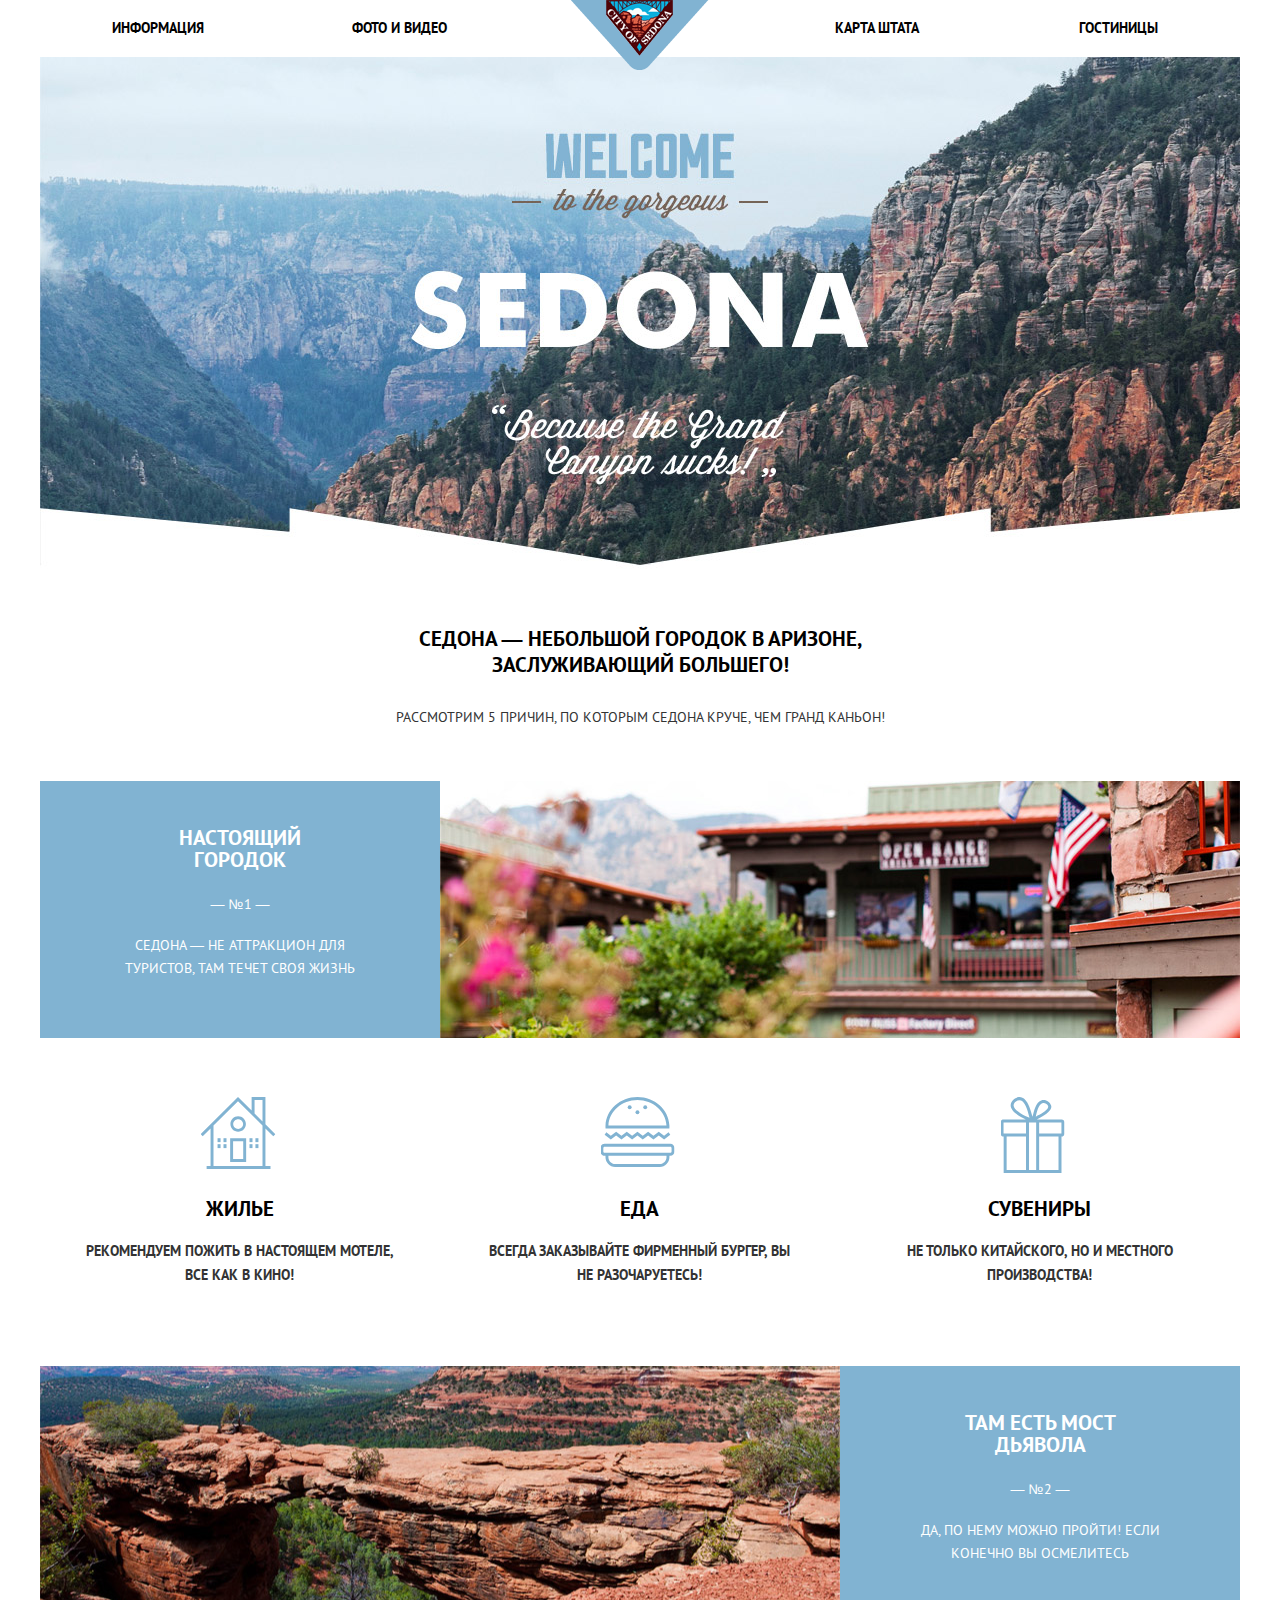
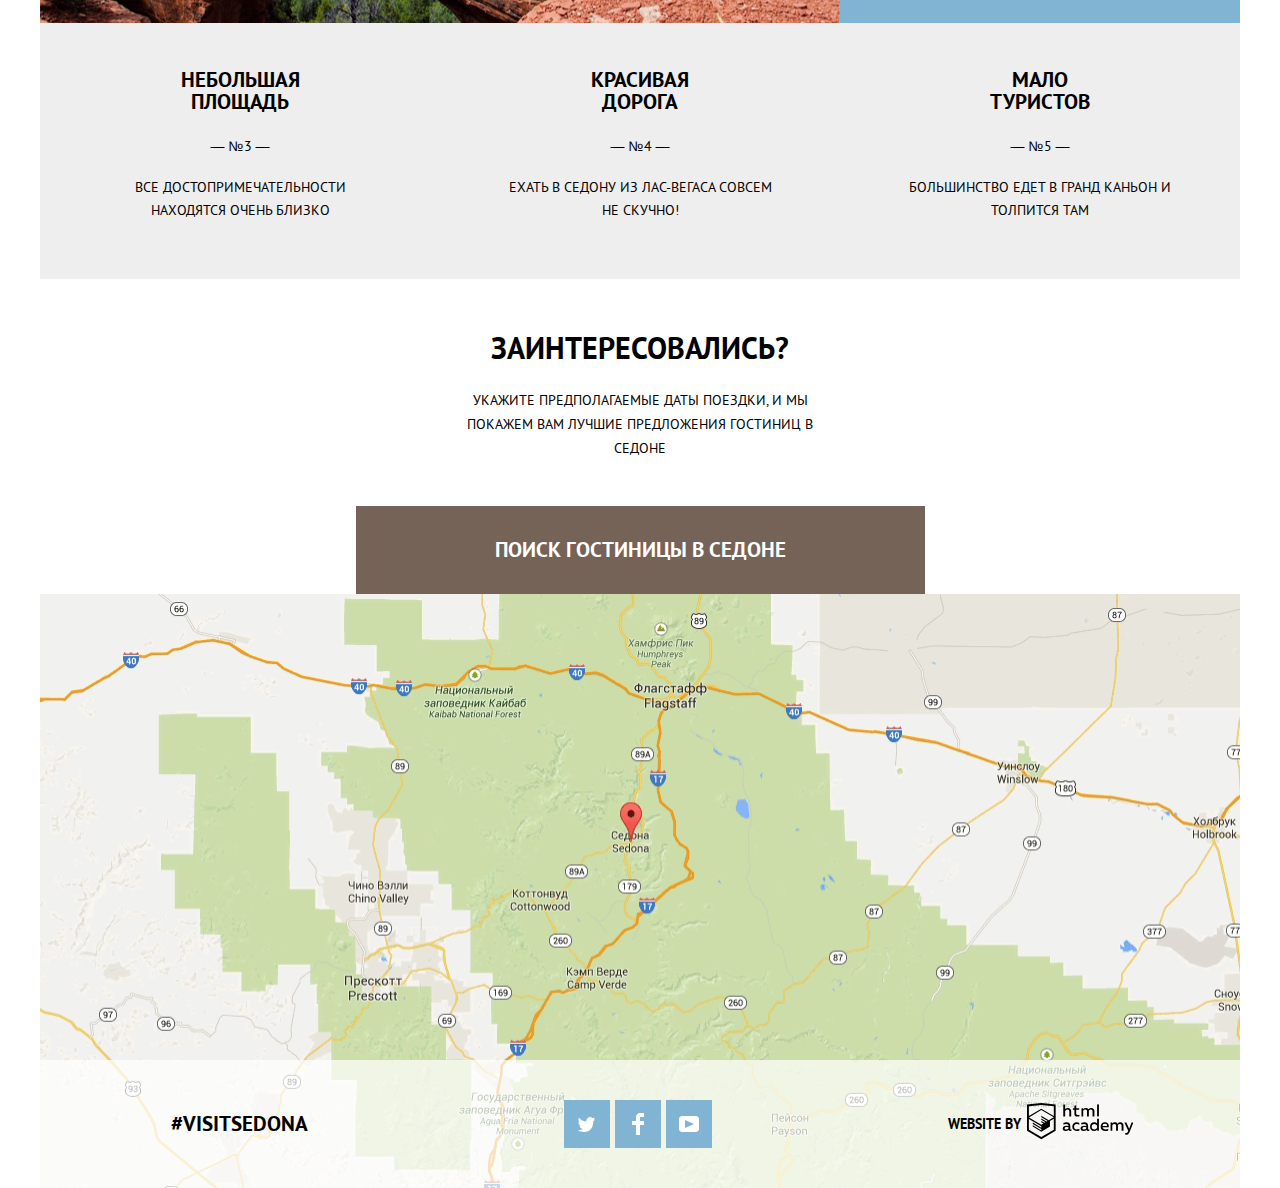
==== commit f9bbfaa8: "js" ====
--- a/проект/index.html
+++ b/проект/index.html
@@ -162,7 +162,7 @@
             <span class="plus-vertical"></span>
             <span class="plus-horizontal"></span>
             </p>
-            <button class="search-popup-btn">НАЙТИ</button>
+            <button type="submit" class="search-popup-btn">НАЙТИ</button>
           </form>
         </section>
       </section>
@@ -170,6 +170,7 @@
     <div class="wrapper">
       <section class="map">
         <h2 class="visually-hidden">Карта</h2>
+        <iframe src="https://www.google.com/maps/embed?pb=!1m18!1m12!1m3!1d837186.717958234!2d-112.2907019578886!3d34.95007607728512!2m3!1f0!2f0!3f0!3m2!1i1024!2i768!4f13.1!3m3!1m2!1s0x872da132f942b00d%3A0x5548c523fa6c8efd!2z0KHQtdC00L7QvdCwLCDQkNGA0LjQt9C-0L3QsCA4NjMzNiwg0KHQqNCQ!5e0!3m2!1sru!2sru!4v1526473940691" height="594" width="1200" frameborder="0" style="border:0" allowfullscreen></iframe>
         <img src="img/map.png" alt="Карта Седоны" class="img-map" height="594" width="1200">
       </section>
     </div>
@@ -210,5 +211,7 @@
       </div>
   </footer>
 </div>
+<script src="js/script.js"></script>
+
 </body>
 </html>
--- a/проект/css/style-pref.css
+++ b/проект/css/style-pref.css
@@ -391,6 +391,31 @@
   -webkit-box-shadow: 0px 7px 62px 7px rgba(0,0,0,0.15);
           box-shadow: 0px 7px 62px 7px rgba(0,0,0,0.15);
 }
+.search .search-popup-show {
+  display: block;
+  animation-name: emergence;
+  animation-duration: 1s;
+}
+@keyframes emergence {
+  0% {transform: translateX(-2000px); }
+  20% {transform: translateX(-200px); }
+  40% {transform: translateX(-100px); }
+  60% {transform: translateX(-50px); }
+  80% {transform: translateX(-20px); }
+  100% {transform: translateX(0px); }
+}
+.search .search-popup-error {
+  animation-name: error;
+  animation-duration: 2s;
+}
+@keyframes error {
+  0% {transform: translateX(-20px); }
+  20% {transform: translateX(20px); }
+  40% {transform: translateX(-10px); }
+  60% {transform: translateX(10px); }
+  80% {transform: translateX(-5px); }
+  100% {transform: translateX(5px); }
+}
 .search-form {
   padding: 54px 55px;
 }
@@ -544,9 +569,23 @@
   border: 0px solid transparent;
 }
 .map {
+  height: 594px;
+  width: 1200px;
   position: relative;
   z-index: 2;
   overflow: hidden;
+}
+.map iframe {
+  position: absolute;
+  z-index: 3;
+  top: 0;
+  left: 0;
+}
+.map img {
+  position: absolute;
+  z-index: 2;
+  top: 0;
+  left: 0;
 }
 .footer {
   display: -webkit-box;
@@ -556,7 +595,7 @@
       -ms-flex-align: center;
           align-items: center;
   width: 1200px;
-  height: 120px;
+  height: 128px;
   position: absolute;
   z-index: 3;
   left: 0;
